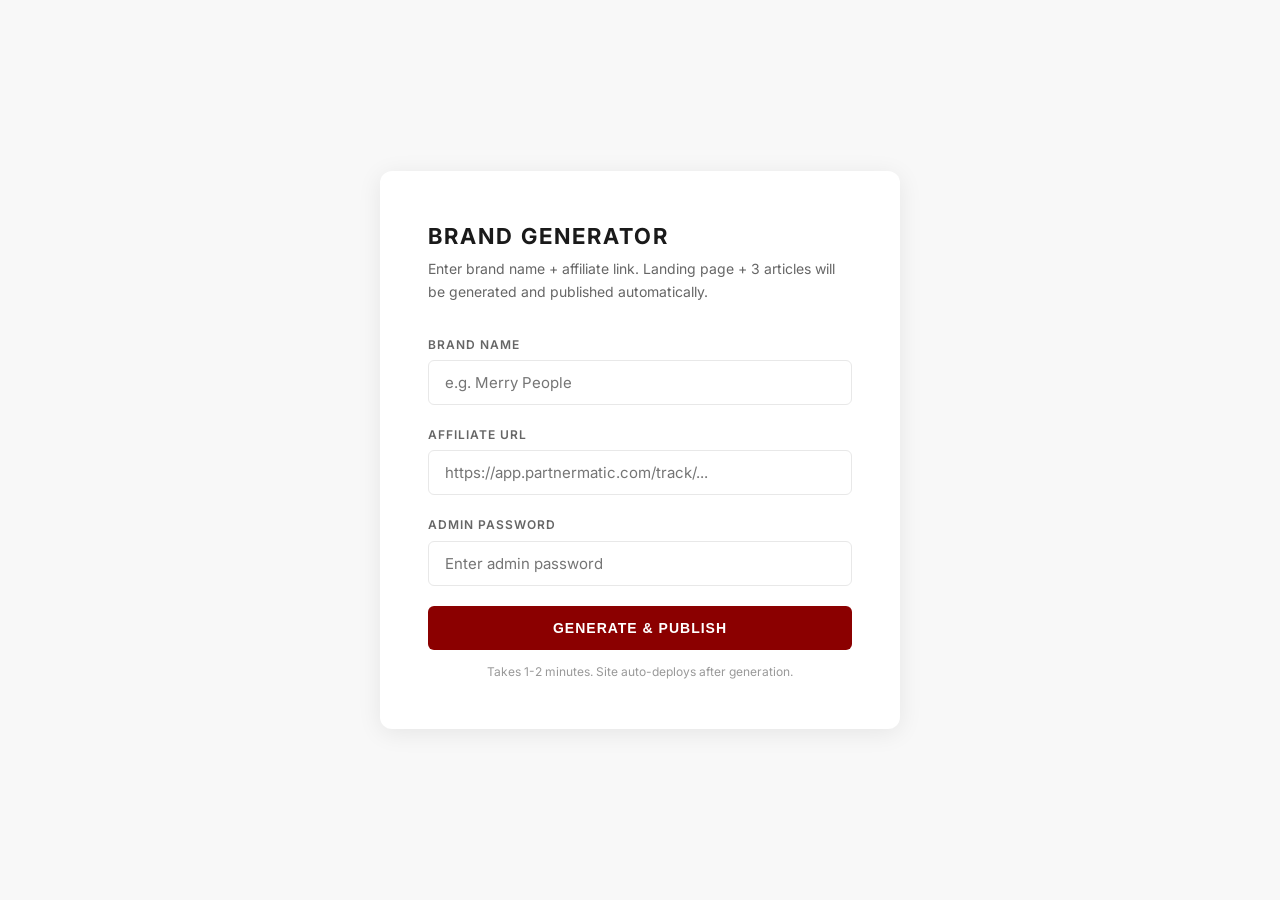
==== static/admin/index.html @ 76916477 "fix: move admin page from content/ to static/ to bypass Hugo" ====
<!DOCTYPE html>
<html lang="en">
<head>
  <meta charset="UTF-8">
  <meta name="viewport" content="width=device-width, initial-scale=1.0">
  <title>Brand Generator · attafashion</title>
  <link rel="preconnect" href="https://fonts.googleapis.com">
  <link rel="preconnect" href="https://fonts.gstatic.com" crossorigin>
  <link href="https://fonts.googleapis.com/css2?family=Inter:wght@400;500;600;700&display=swap" rel="stylesheet">
  <style>
    :root {
      --text: #1a1a1a;
      --text-light: #666;
      --text-muted: #999;
      --border: #e8e8e8;
      --accent: #8B0000;
      --accent-hover: #a00000;
      --bg: #fff;
      --bg-light: #f8f8f8;
      --font: 'Inter', -apple-system, sans-serif;
    }
    * { margin: 0; padding: 0; box-sizing: border-box; }
    body {
      font-family: var(--font);
      background: var(--bg-light);
      color: var(--text);
      line-height: 1.6;
      min-height: 100vh;
      display: flex;
      align-items: center;
      justify-content: center;
      padding: 24px;
    }
    .card {
      background: var(--bg);
      border-radius: 12px;
      box-shadow: 0 4px 24px rgba(0,0,0,0.08);
      padding: 48px;
      width: 100%;
      max-width: 520px;
    }
    h1 {
      font-size: 22px;
      font-weight: 700;
      letter-spacing: 2px;
      text-transform: uppercase;
      margin-bottom: 4px;
    }
    .sub {
      color: var(--text-light);
      font-size: 14px;
      margin-bottom: 32px;
    }
    .field { margin-bottom: 20px; }
    .field label {
      display: block;
      font-size: 12px;
      font-weight: 600;
      letter-spacing: 1px;
      text-transform: uppercase;
      color: var(--text-light);
      margin-bottom: 6px;
    }
    .field input {
      width: 100%;
      padding: 12px 16px;
      border: 1px solid var(--border);
      border-radius: 6px;
      font-size: 15px;
      font-family: var(--font);
      transition: border-color .2s;
    }
    .field input:focus {
      outline: none;
      border-color: var(--accent);
    }
    .btn {
      width: 100%;
      padding: 14px;
      background: var(--accent);
      color: #fff;
      border: none;
      border-radius: 6px;
      font-size: 14px;
      font-weight: 600;
      letter-spacing: 1px;
      text-transform: uppercase;
      cursor: pointer;
      transition: background .2s;
    }
    .btn:hover { background: var(--accent-hover); }
    .btn:disabled { opacity: .5; cursor: not-allowed; }
    .status {
      margin-top: 20px;
      padding: 14px 16px;
      border-radius: 6px;
      font-size: 14px;
      line-height: 1.7;
      display: none;
    }
    .status.loading { display: block; background: #fff3cd; color: #856404; }
    .status.success { display: block; background: #d4edda; color: #155724; }
    .status.error { display: block; background: #f8d7da; color: #721c24; }
    .status a { color: inherit; font-weight: 600; text-decoration: underline; }
    .spinner {
      display: inline-block;
      width: 14px; height: 14px;
      border: 2px solid #856404;
      border-top-color: transparent;
      border-radius: 50%;
      animation: spin .6s linear infinite;
      vertical-align: middle;
      margin-right: 8px;
    }
    @keyframes spin { to { transform: rotate(360deg); } }
    .hint { font-size: 12px; color: var(--text-muted); text-align: center; margin-top: 12px; }
  </style>
</head>
<body>
  <div class="card">
    <h1>Brand Generator</h1>
    <p class="sub">Enter brand name + affiliate link. Landing page + 3 articles will be generated and published automatically.</p>

    <form id="form">
      <div class="field">
        <label for="brand">Brand Name</label>
        <input type="text" id="brand" placeholder="e.g. Merry People" required>
      </div>
      <div class="field">
        <label for="url">Affiliate URL</label>
        <input type="url" id="url" placeholder="https://app.partnermatic.com/track/..." required>
      </div>
      <div class="field">
        <label for="password">Admin Password</label>
        <input type="password" id="password" placeholder="Enter admin password" required>
      </div>
      <button type="submit" class="btn" id="btn">Generate &amp; Publish</button>
    </form>

    <div id="status" class="status"></div>
    <p class="hint">Takes 1-2 minutes. Site auto-deploys after generation.</p>
  </div>

  <script>
    document.getElementById('form').addEventListener('submit', async function(e) {
      e.preventDefault();
      const brand = document.getElementById('brand').value.trim();
      const url = document.getElementById('url').value.trim();
      const password = document.getElementById('password').value.trim();
      if (!brand || !url || !password) return;

      const btn = document.getElementById('btn');
      const status = document.getElementById('status');
      btn.disabled = true;
      btn.textContent = 'Generating...';
      status.className = 'status loading';
      status.innerHTML = '<span class="spinner"></span>Generating content via DeepSeek...';

      try {
        const res = await fetch('/api/generate-brand', {
          method: 'POST',
          headers: { 'Content-Type': 'application/json' },
          body: JSON.stringify({ brand, affiliateUrl: url, password })
        });
        const data = await res.json();

        if (data.success) {
          let html = '<strong>Published!</strong><br><br>';
          data.files.forEach(f => {
            const p = f.replace(/^content\//, '');
            const u = p.replace(/^brands\/(.+)\/index\.md$/, '/brands/$1/')
                       .replace(/^posts\/(.+)\.md$/, '/posts/$1/')
                       .replace(/\/index\.md$/, '/');
            html += '<a href="https://www.attafashion.com' + u + '" target="_blank">' + f + '</a><br>';
          });
          html += '<br><small>Cloudflare build completes in ~2 minutes.</small>';
          status.className = 'status success';
          status.innerHTML = html;
        } else {
          status.className = 'status error';
          status.innerHTML = '<strong>Error:</strong> ' + (data.error || 'Unknown');
        }
      } catch (err) {
        status.className = 'status error';
        status.innerHTML = '<strong>Error:</strong> ' + err.message;
      }

      btn.disabled = false;
      btn.textContent = 'Generate & Publish';
    });
  </script>
</body>
</html>
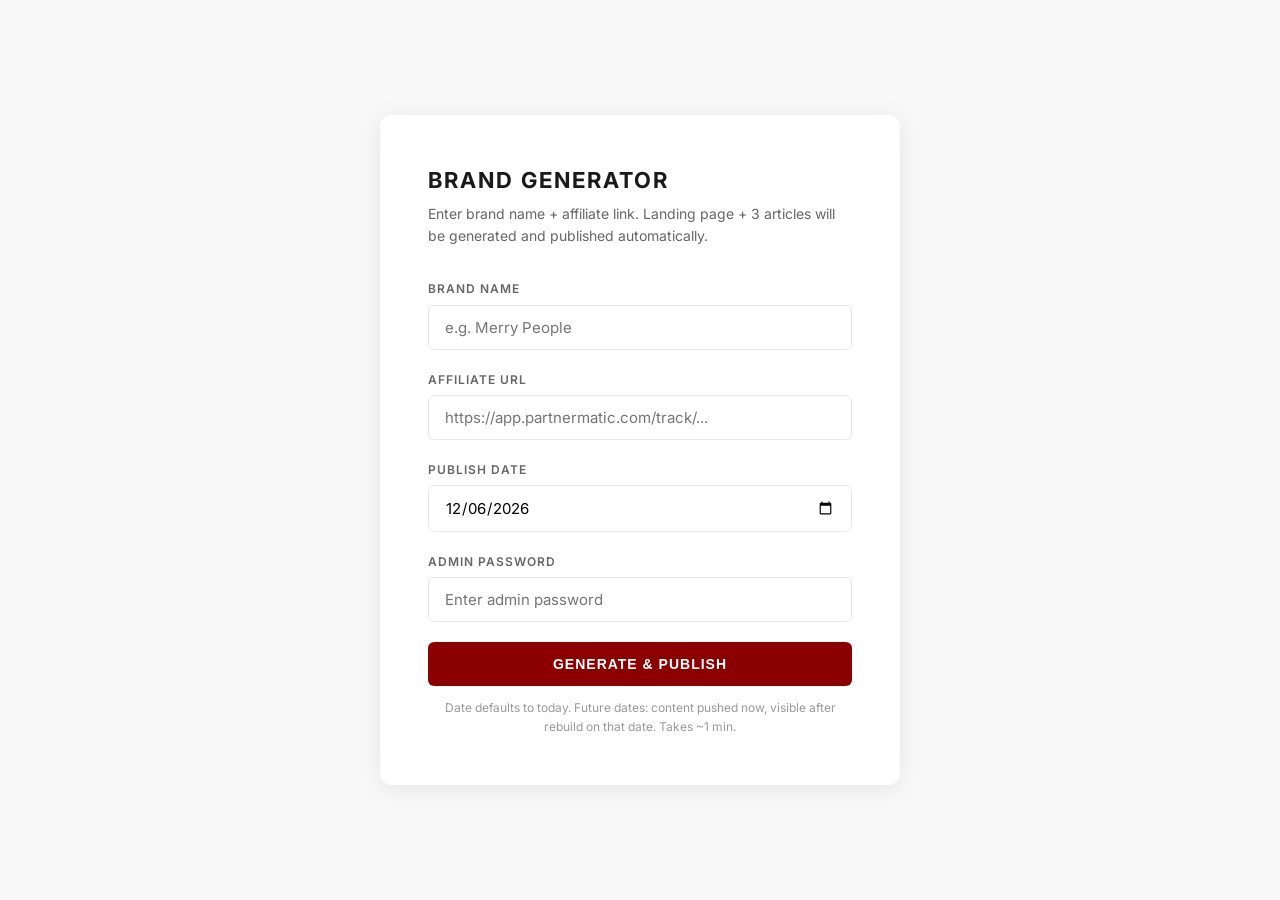
==== commit fff64345: "feat: add publish date picker to admin brand generator - Add date input field to /admin/ form (defau" ====
--- a/static/admin/index.html
+++ b/static/admin/index.html
@@ -131,6 +131,10 @@
         <input type="url" id="url" placeholder="https://app.partnermatic.com/track/..." required>
       </div>
       <div class="field">
+        <label for="date">Publish Date</label>
+        <input type="date" id="date">
+      </div>
+      <div class="field">
         <label for="password">Admin Password</label>
         <input type="password" id="password" placeholder="Enter admin password" required>
       </div>
@@ -138,15 +142,18 @@
     </form>
 
     <div id="status" class="status"></div>
-    <p class="hint">Takes 1-2 minutes. Site auto-deploys after generation.</p>
+    <p class="hint">Date defaults to today. Future dates: content pushed now, visible after rebuild on that date. Takes ~1 min.</p>
   </div>
 
   <script>
+    document.getElementById('date').value = new Date().toISOString().slice(0, 10);
+
     document.getElementById('form').addEventListener('submit', async function(e) {
       e.preventDefault();
       const brand = document.getElementById('brand').value.trim();
       const url = document.getElementById('url').value.trim();
       const password = document.getElementById('password').value.trim();
+      const publishDate = document.getElementById('date').value || new Date().toISOString().slice(0, 10);
       if (!brand || !url || !password) return;
 
       const btn = document.getElementById('btn');
@@ -160,7 +167,7 @@
         const res = await fetch('/api/generate-brand', {
           method: 'POST',
           headers: { 'Content-Type': 'application/json' },
-          body: JSON.stringify({ brand, affiliateUrl: url, password })
+          body: JSON.stringify({ brand, affiliateUrl: url, password, publishDate })
         });
         const data = await res.json();
 
